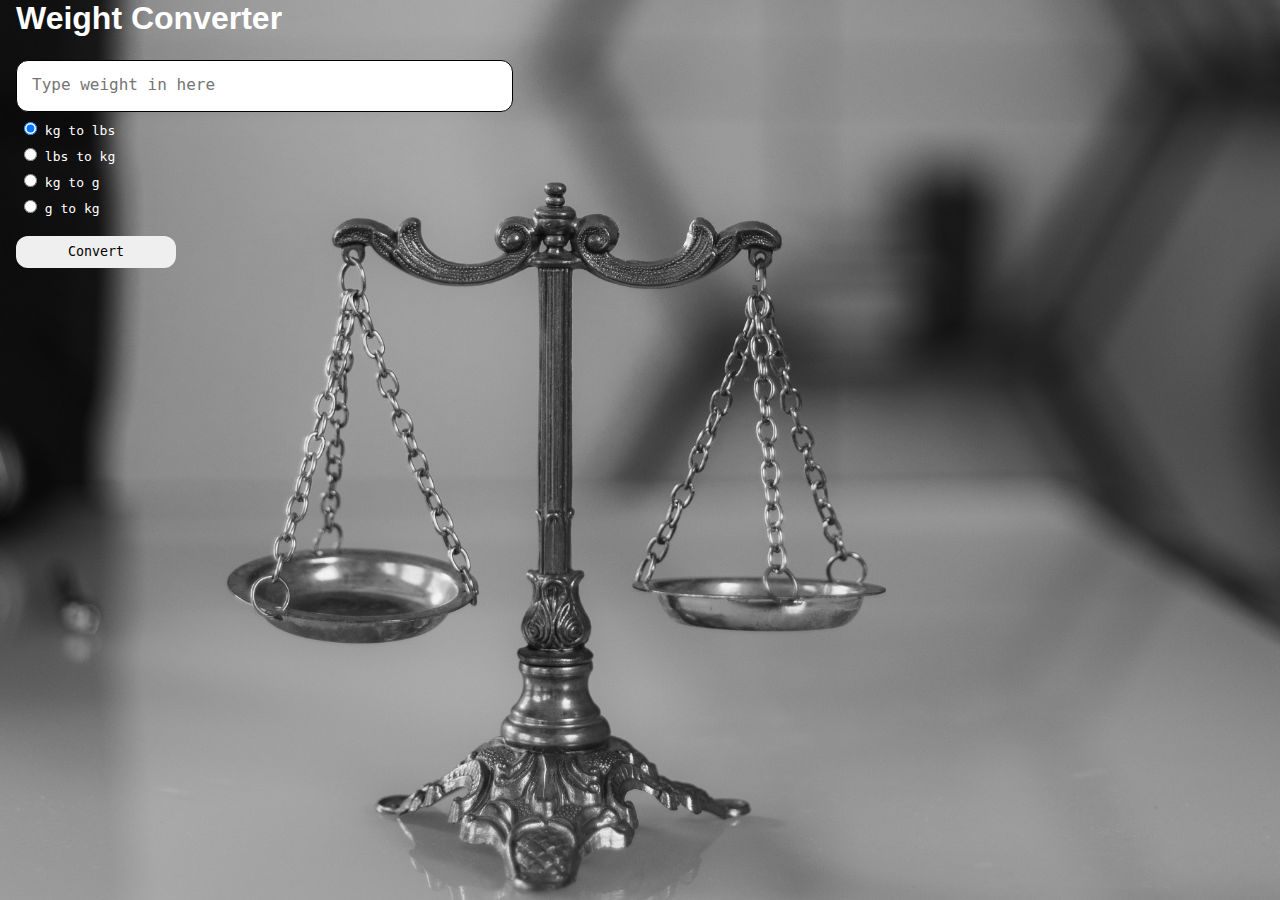
==== index.html @ b59bd66c "add create index.html file in project folder" ====
<!DOCTYPE html>
<html lang="en">
<head>
    <meta charset="UTF-8">
    <meta http-equiv="X-UA-Compatible" content="IE=edge">
    <meta name="viewport" content="width=device-width, initial-scale=1.0">
    <title>Document</title>
    <script src="js/jquery-3.7.0.min.js"></script>
    <script src="js/scripts.js"></script>
    <link rel="stylesheet" href="style.css">
</head>
<body>
    <form class="container">
    <h1>Weight Converter</h1>

    <input type="number" id="weight" placeholder="Type weight in here">
    <label for="kg-to-lbs">
        <input type="radio" name="unit" value="lbs" id="unit" checked>
        kg to lbs</label>
    <label for="lbs-to-kg">
        <input type="radio" name="unit" value="kg" id="unit">
        lbs to kg</label>
        <label for="g-to-kg">
            <input type="radio" name="unit" value="g" id="unit">
            kg to g
        </label>
        <label for="g-to-kg">
            <input type="radio" name="unit" value="gram" id="unit">
            g to kg
        </label>
    <button type="submit" id="result">Convert</button>
    </form>
    <h3 class="result"></h3>
</body>
</html>
---- style.css ----
*{
    margin: 0;
    padding: 0;
}

body{
    font-family: sans-serif;
    /* font-family: cursive; */
    color: white;    
    background-image: url("img/pexels-ekaterina-bolovtsova-6077519.jpg");
    background-size: cover;
    background-repeat: no-repeat;
    background-position: 0px;
}

h1{
    margin-left: 1rem;
    padding-bottom: 10px;
}
h3{
    margin-top: 2%;
    padding-left: 8px;
    margin-left: 0.5rem;
    color: #000;
    width: 180px;
    border-radius: 12px;
    background-color: #fff;
}

#weight{
    height: 50px;
    width: 30rem;
    padding-left: 15px;
    border: 1px solid black;
    border-radius: 12px;
    margin-left: 1rem;
    margin-top: 1%;
    display: block;
    outline: none;
}

label{
    display: block;
    margin-left: 1.5rem;
    margin-top: 10px;
    font-family: monospace;
}

button{
    margin-top: 20px;
    display: block;
    width: 10rem;
    height: 2rem;
    border-radius: 12px;
    border: none;
    font-family: monospace;
    margin-left: 1rem;
    cursor: pointer;
}

::placeholder{
    font-family: monospace;
    font-size: 1rem;
}
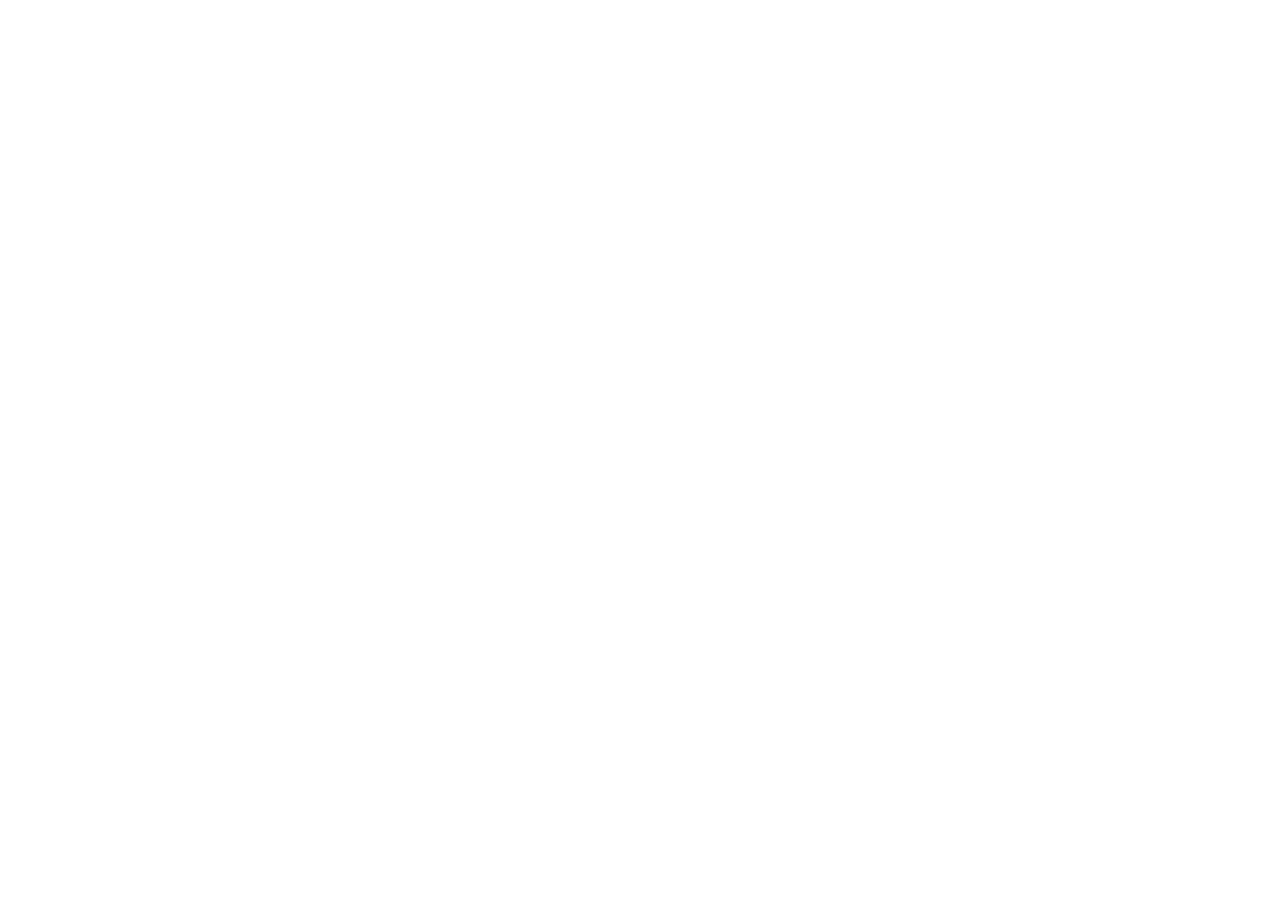
==== commit 1e26b864: "add create style.css file in project folder" ====
--- a/index.html
+++ b/index.html
@@ -1,4 +1,4 @@
-<!DOCTYPE html>
+<!-- <!DOCTYPE html>
 <html lang="en">
 <head>
     <meta charset="UTF-8">
@@ -32,4 +32,4 @@
     </form>
     <h3 class="result"></h3>
 </body>
-</html>+</html> -->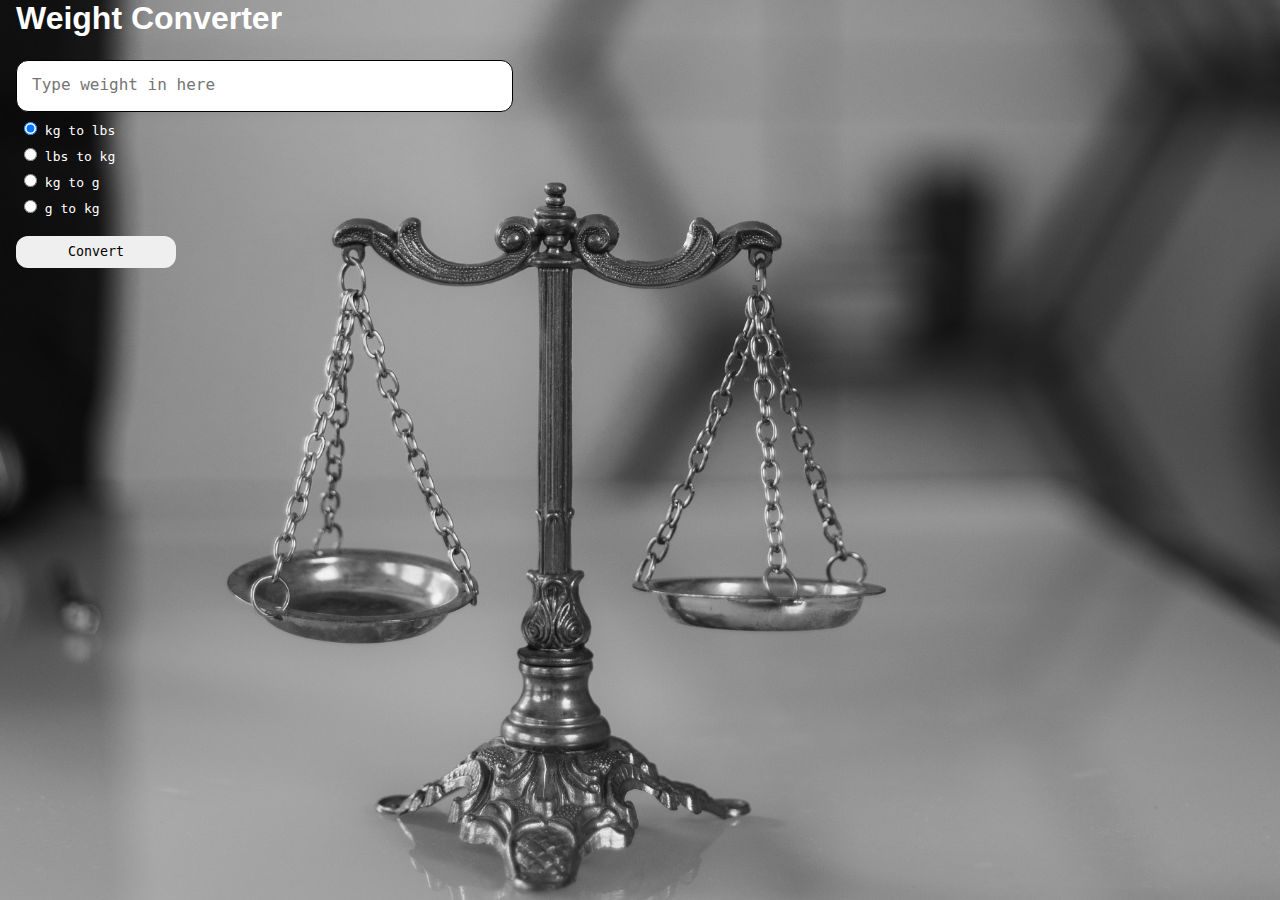
==== commit 776e2dd5: "add create script.js file in project folder" ====
--- a/index.html
+++ b/index.html
@@ -1,4 +1,4 @@
-<!-- <!DOCTYPE html>
+<!DOCTYPE html>
 <html lang="en">
 <head>
     <meta charset="UTF-8">
@@ -32,4 +32,4 @@
     </form>
     <h3 class="result"></h3>
 </body>
-</html> -->+</html>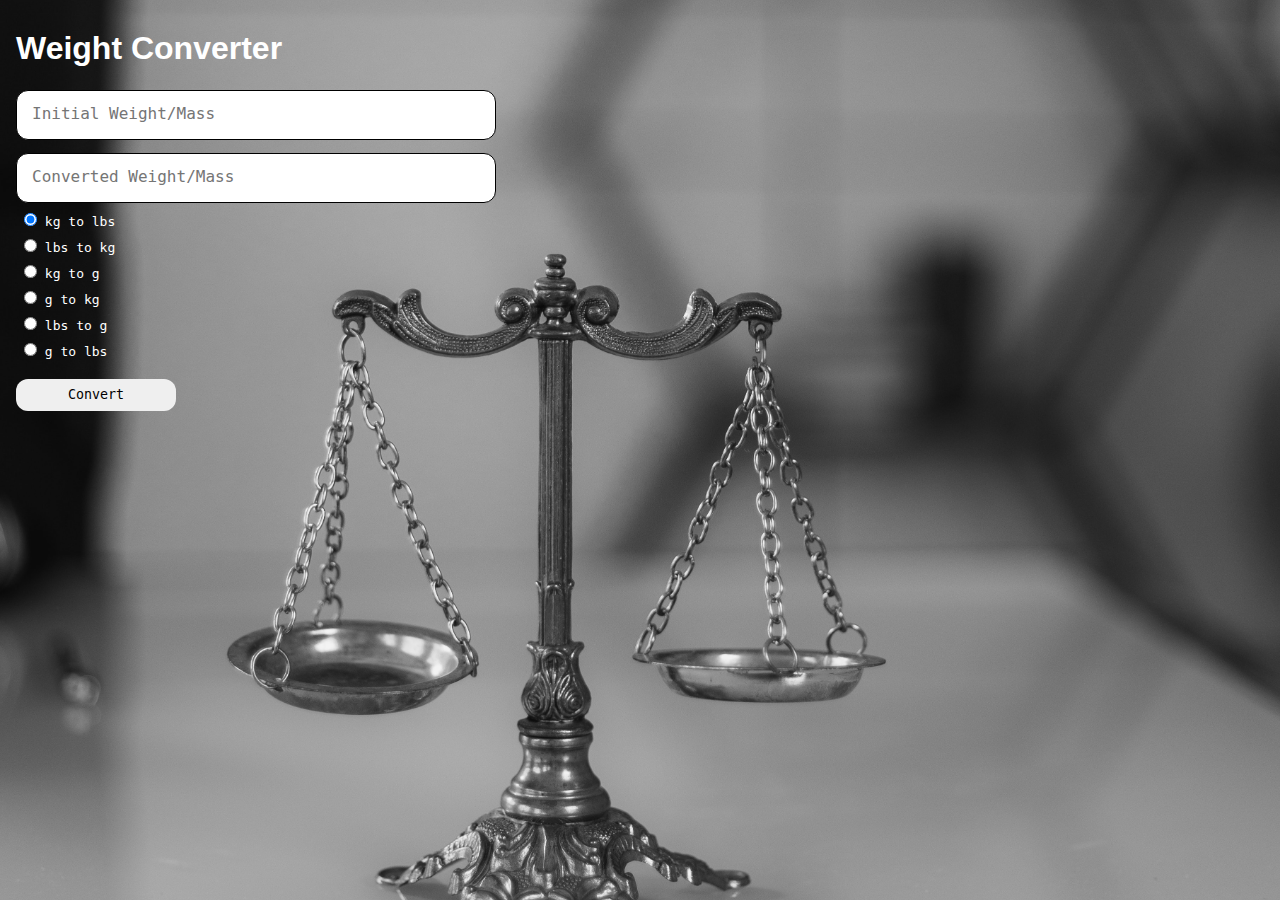
==== commit d4f1828b: "create volume.html" ====
--- a/index.html
+++ b/index.html
@@ -13,7 +13,9 @@
     <form class="container">
     <h1>Weight Converter</h1>
 
-    <input type="number" id="weight" placeholder="Type weight in here">
+    <input type="number" id="weight" placeholder="Initial Weight/Mass">
+    <input type="text" id="converted" placeholder="Converted Weight/Mass">
+   <div class="buttons">
     <label for="kg-to-lbs">
         <input type="radio" name="unit" value="lbs" id="unit" checked>
         kg to lbs</label>
@@ -28,6 +30,15 @@
             <input type="radio" name="unit" value="gram" id="unit">
             g to kg
         </label>
+        <label for="lbs-to-g">
+            <input type="radio" name="unit" value="lbs-to-g" id="unit">
+            lbs to g
+        </label>
+        <label for="g-to-lbs">
+            <input type="radio" name="unit" value="g-to-lbs" id="unit">
+            g to lbs
+        </label>
+   </div>
     <button type="submit" id="result">Convert</button>
     </form>
     <h3 class="result"></h3>
--- a/style.css
+++ b/style.css
@@ -1,6 +1,7 @@
 *{
     margin: 0;
     padding: 0;
+    box-sizing: border-box;
 }
 
 body{
@@ -11,6 +12,7 @@
     background-size: cover;
     background-repeat: no-repeat;
     background-position: 0px;
+    margin-top: 30px;
 }
 
 h1{
@@ -22,12 +24,12 @@
     padding-left: 8px;
     margin-left: 0.5rem;
     color: #000;
-    width: 180px;
-    border-radius: 12px;
+    width: 15rem;
+    border-radius: 20px;
     background-color: #fff;
 }
 
-#weight{
+#weight,#converted{
     height: 50px;
     width: 30rem;
     padding-left: 15px;
@@ -45,7 +47,10 @@
     margin-top: 10px;
     font-family: monospace;
 }
-
+a{
+    color: black;
+    text-decoration: none;
+}
 button{
     margin-top: 20px;
     display: block;
